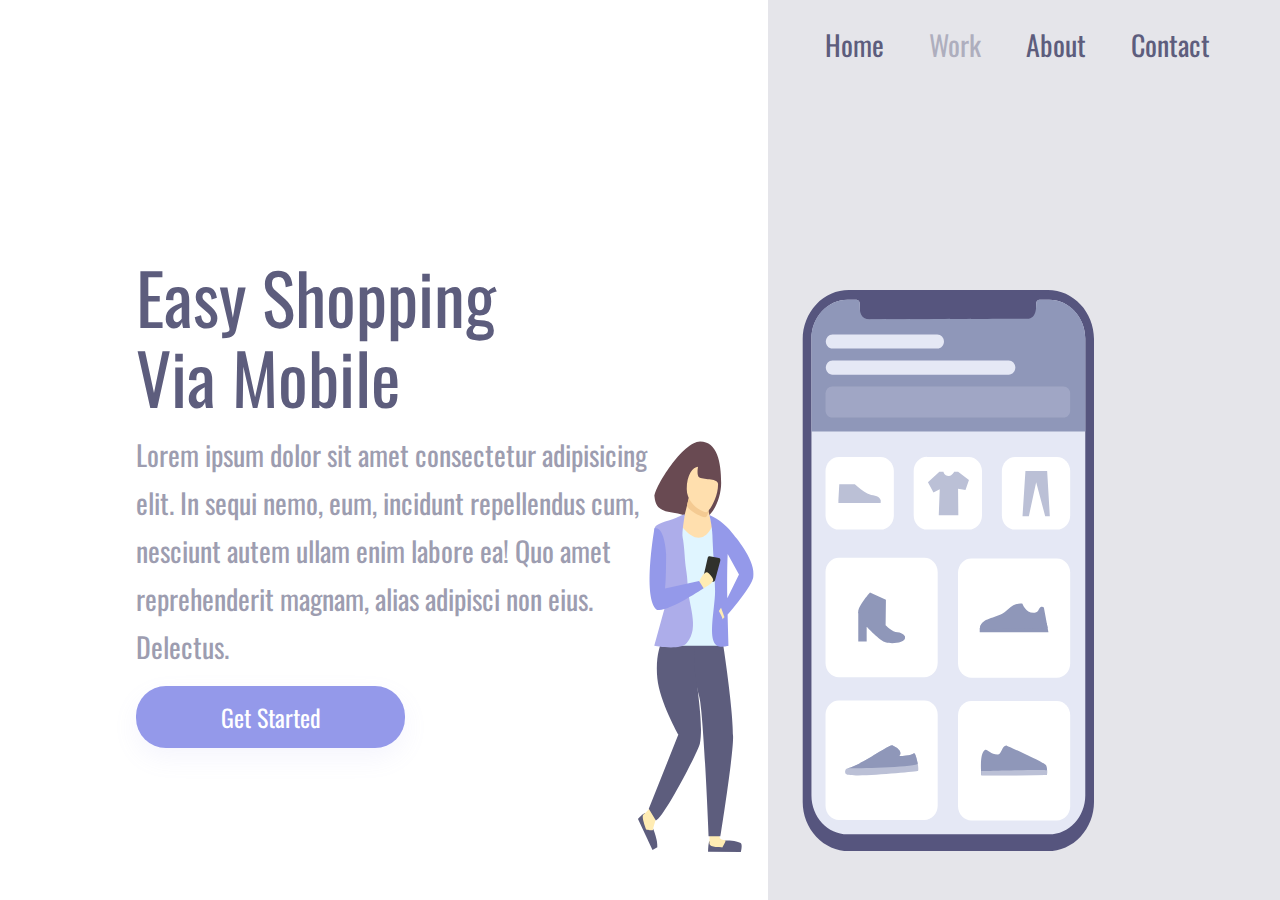
==== index.html @ 9afff771 "Meu primeiro commit" ====
<!DOCTYPE html>
<html lang="en">

<head>
    <meta charset="UTF-8" />
    <meta http-equiv="X-UA-Compatible" content="IE=edge" />
    <meta name="viewport" content="width=device-width, initial-scale=1.0" />
    <link rel="stylesheet" href="./styles.css" />
    <link rel="preconnect" href="https://fonts.googleapis.com" />
    <link rel="preconnect" href="https://fonts.gstatic.com" crossorigin />
    <link href="https://fonts.googleapis.com/css2?family=Inter:wght@400;500;700&family=Oswald&display=swap"
        rel="stylesheet" />
    <title>Projeto-2 CSS</title>
</head>

<body>
    <div class="wrapper">
        <section class="container-left">
            <h1>Easy Shopping Via Mobile</h1>
            <p>Lorem ipsum dolor sit amet consectetur adipisicing elit. In sequi nemo, eum, incidunt repellendus cum,
                nesciunt autem ullam enim labore ea! Quo amet reprehenderit magnam, alias adipisci non eius. Delectus.
            </p>
            <button>Get Started</button>
        </section>

        <section class="container-right">
            <header>
                <a>Home</a>
                <a>Work</a>
                <a>About</a>
                <a>Contact</a>
            </header>
            <img src="./img.png.svg" alt="girl-cellphone">
        </section>
    </div>
</body>

</html>
---- styles.css ----
* {
    margin: 0;
    padding: 0;
    box-sizing: border-box;
    font-family: 'Oswald', sans-serif;
    font-weight: 400;
    color: #5d5d7d;
}

.wrapper {
    height: 100vh;
    width: 100vw;
}

.container-left {
    display: inline-block;
    width: 60%;
    padding-left: 136px;
    margin-top: 20%;

}

.container-right {
    display: inline-block;
    background-color: rgba(93, 93, 125, 0.16);
    height: 100vh;
    width: 40%;
    position: absolute;
}

img {
    position: relative;
    top: 25%;
    right: 130px;
}

h1 {
    font-size: 70px;
    line-height: 80px;
    width: 368px;
}

p {
    font-size: 28px;
    line-height: 48px;
    opacity: 0.6;
    margin: 15px 0;
    width: 540px;
}

button {
    width: 269px;
    height: 62px;
    background: #9499ea;
    box-shadow: 0px 10px 24px rgba(148, 153, 234, 0.0979959);
    border: none;
    border-radius: 30px;
    font-size: 24px;
    line-height: 36px;
    text-align: center;
    color: #ffffff;
    cursor: pointer;
}

button:hover {
    opacity: .8;
}

button:active {
    opacity: .5;
}

a {
    font-size: 28px;
    line-height: 41px;
    color: #5d5d7d;
    margin-right: 41px;
    cursor: pointer;
}

a:nth-child(2) {
    opacity: 0.4;
}

a:hover {
    opacity: 0.4;
}

a:active {
    opacity: 0.8;
}

header {
    margin: 24px 0 0 57px;
}

@media screen and (max-width: 900px) {
    .container-left {
        width: 100%;
        height: 50%;
        padding: 0;
        margin: 0;
    }

    .container-right {
        display: block;
        height: auto;
        width: 100%;
        position: static;
        padding: 40px;
    }

    img {
        position: static;
        max-width: 90%;
    }

    header {
        display: none;
    }
    h1{
        font-size: 36px;
        line-height: 52px;
        width: auto;
        margin: 58px 50px 0 50px;
        text-align: center;
}
p{
    margin: 15px 40px;
    width: auto;
    text-align: center;
    font-size: 14px;
    line-height: 24px;
}
botton{
margin: 0 auto;
display: block;
}
}
@media screen and (max-width: 330px){
    .container-left{
        height: 70%;
    }
}
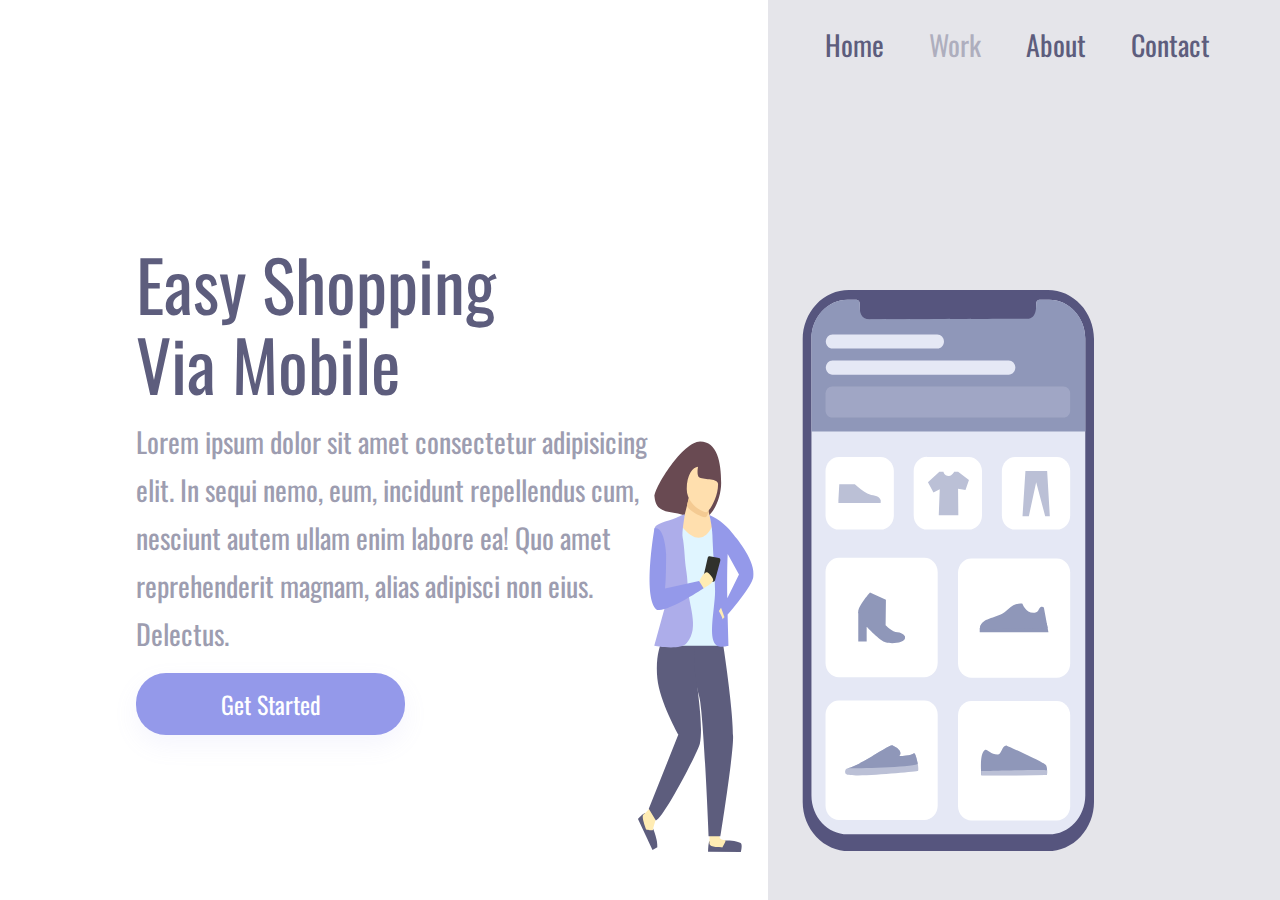
==== commit 144f0a93: "alteracao na porcentagem e do titulo html" ====
--- a/index.html
+++ b/index.html
@@ -10,7 +10,7 @@
     <link rel="preconnect" href="https://fonts.gstatic.com" crossorigin />
     <link href="https://fonts.googleapis.com/css2?family=Inter:wght@400;500;700&family=Oswald&display=swap"
         rel="stylesheet" />
-    <title>Projeto-2 CSS</title>
+    <title>Projeto-2  </title>
 </head>
 
 <body>
--- a/styles.css
+++ b/styles.css
@@ -16,7 +16,7 @@
     display: inline-block;
     width: 60%;
     padding-left: 136px;
-    margin-top: 20%;
+    margin-top: 19%;
 
 }
 
